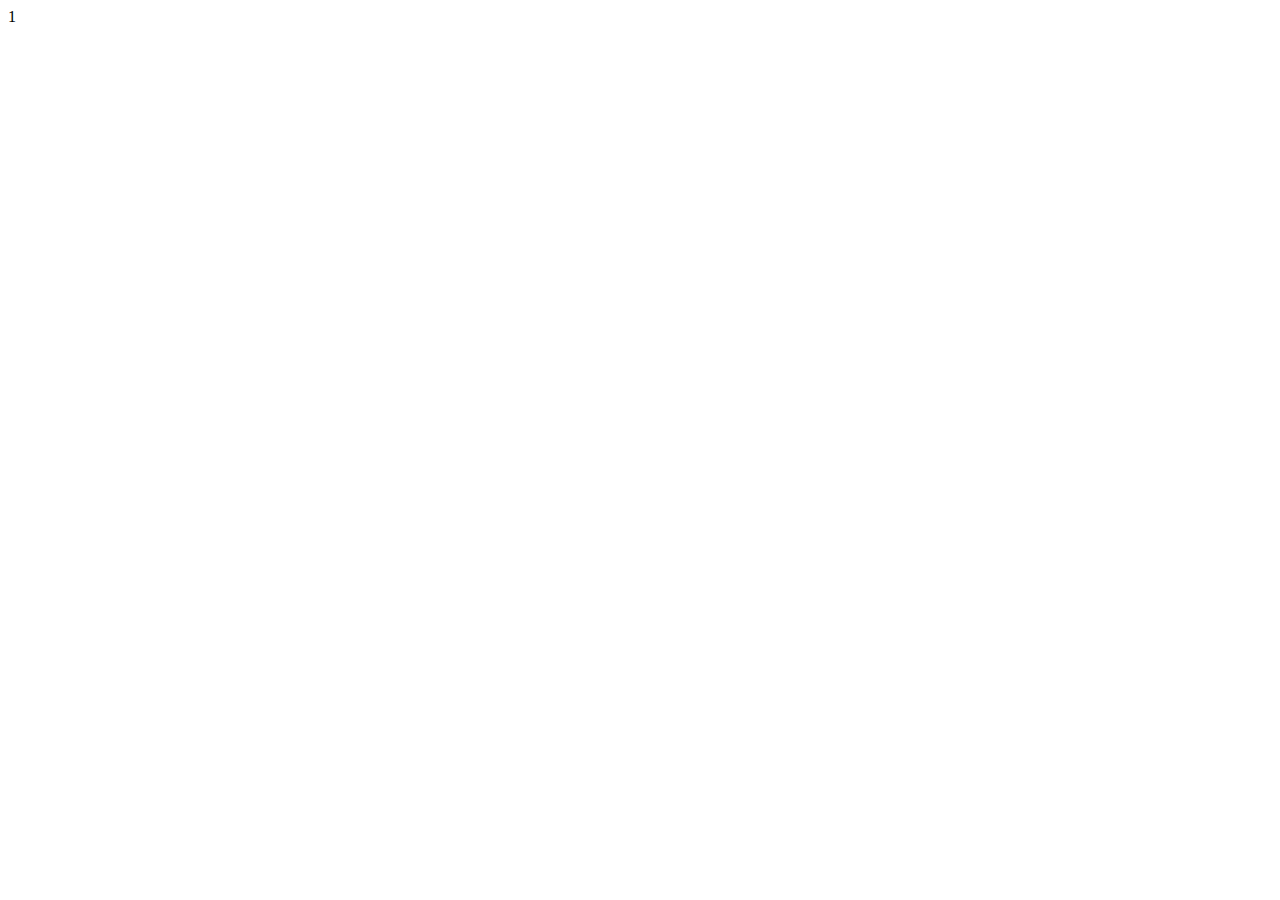
==== index.html @ 865cc875 "mi primer commit" ====
<!DOCTYPE html>
<html lang="en">
<head>
    <meta charset="UTF-8">
    <meta name="viewport" content="width=device-width, initial-scale=1.0">
    <title>document</title>
    <link rel="stylesheet" href="style.css">
</head>
<body>
    <script src="codigo.js"></script>
</body>
</html>
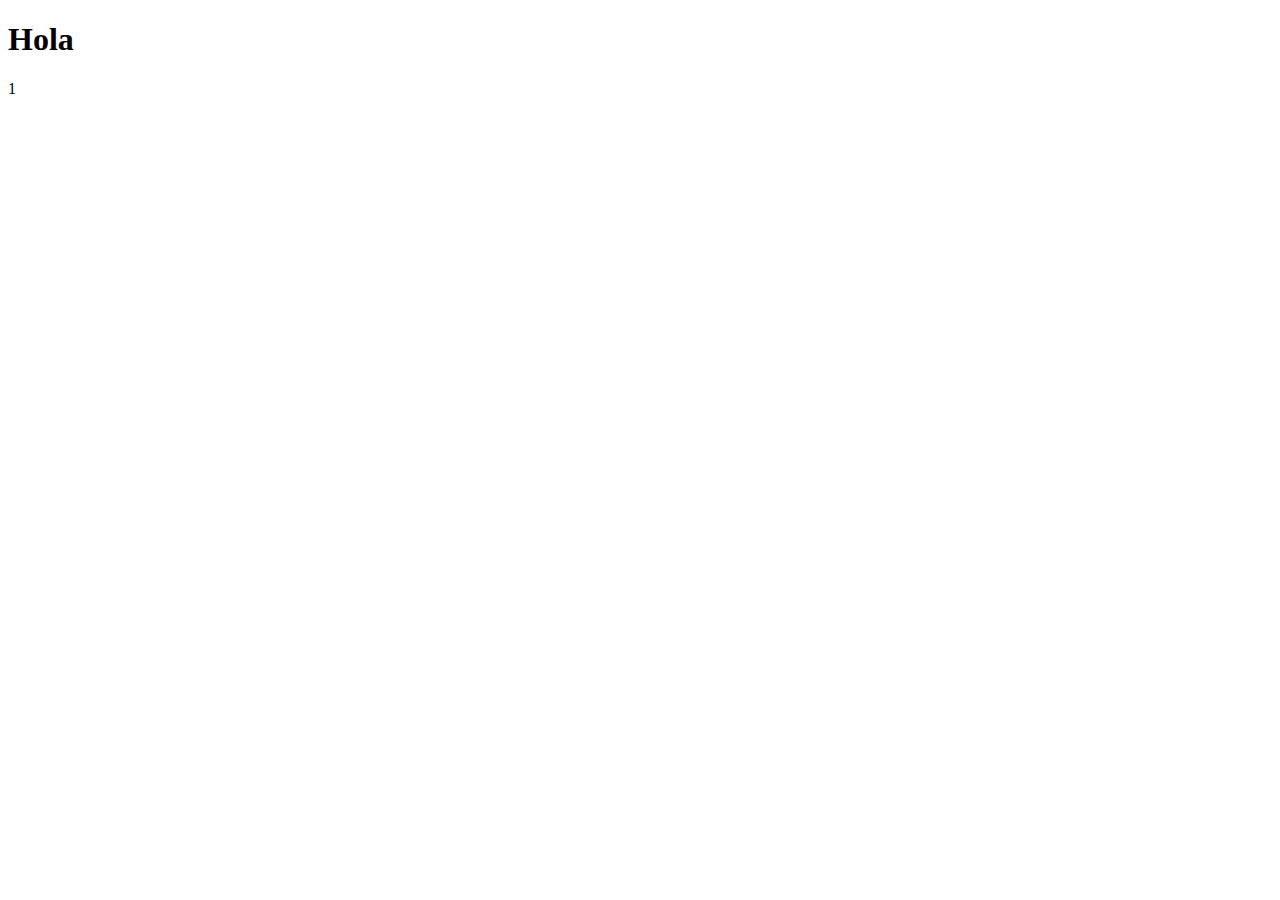
==== commit 8b567651: "tercero" ====
--- a/index.html
+++ b/index.html
@@ -7,6 +7,7 @@
     <link rel="stylesheet" href="style.css">
 </head>
 <body>
+    <h1>Hola</h1>
     <script src="codigo.js"></script>
 </body>
 </html>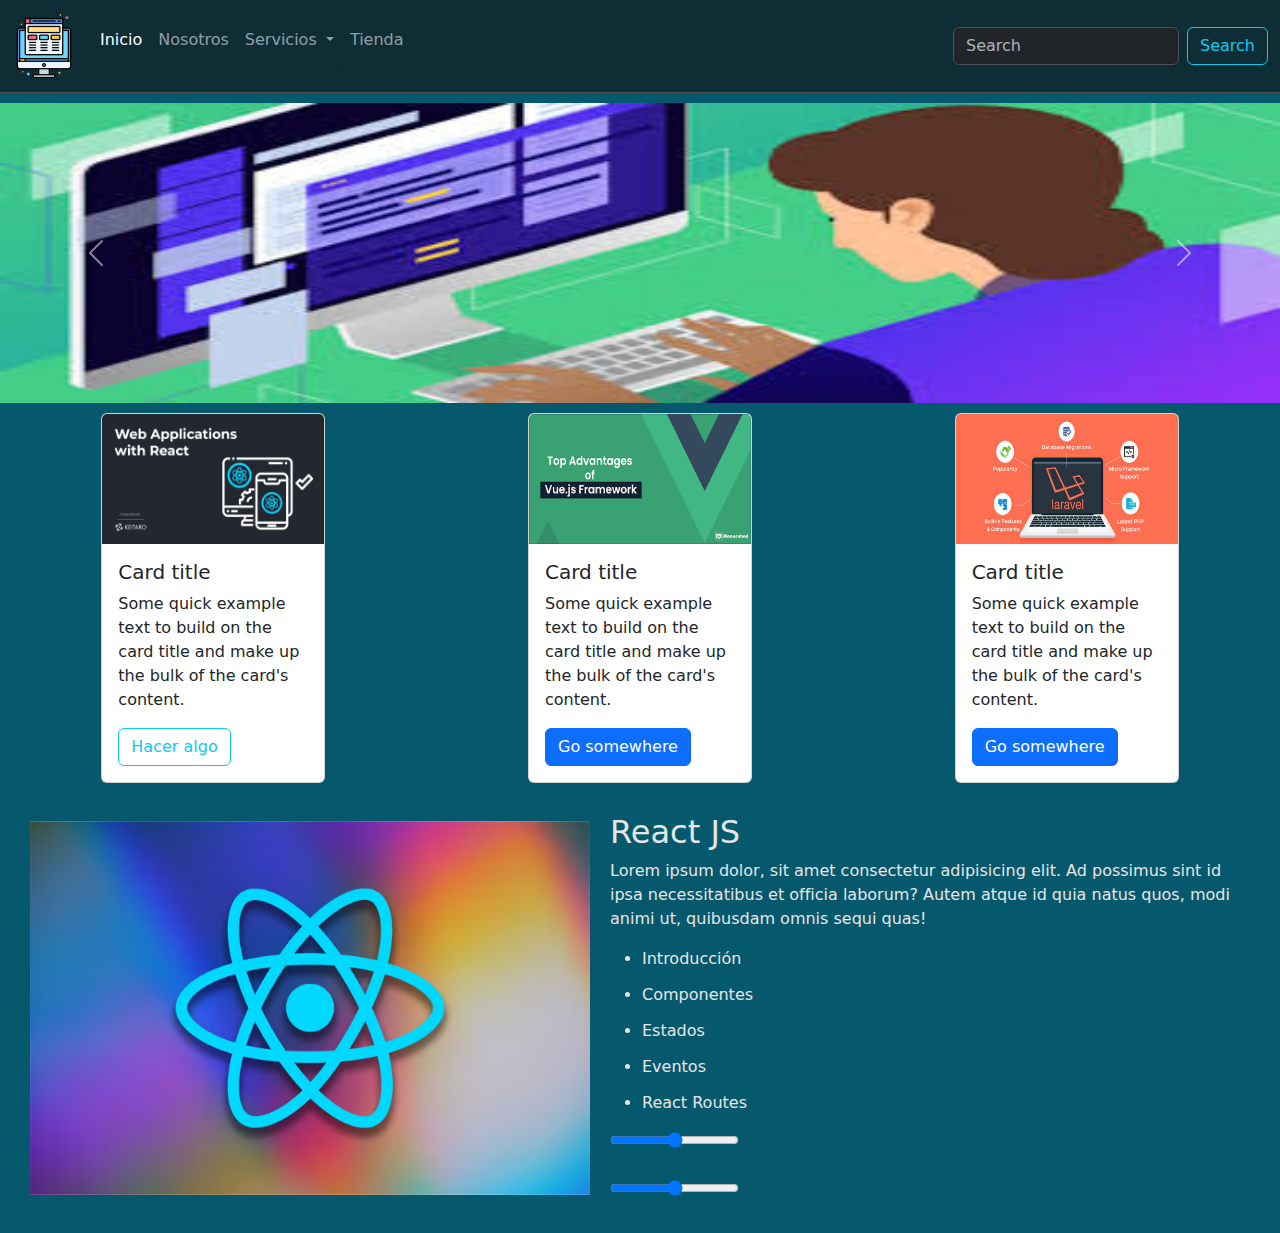
==== commit 1ebb4d3e: "cuarto" ====
--- a/index.html
+++ b/index.html
@@ -1,13 +1,136 @@
 <!DOCTYPE html>
-<html lang="en">
+<html lang="es">
 <head>
     <meta charset="UTF-8">
     <meta name="viewport" content="width=device-width, initial-scale=1.0">
-    <title>document</title>
+    <link href="https://cdn.jsdelivr.net/npm/bootstrap@5.3.3/dist/css/bootstrap.min.css" rel="stylesheet" integrity="sha384-QWTKZyjpPEjISv5WaRU9OFeRpok6YctnYmDr5pNlyT2bRjXh0JMhjY6hW+ALEwIH" crossorigin="anonymous">
     <link rel="stylesheet" href="style.css">
+    <title>Mi primera página con Bootstrap 5</title>
 </head>
 <body>
-    <h1>Hola</h1>
-    <script src="codigo.js"></script>
+    <nav class="navbar navbar-expand-sm border-bottom border-body " data-bs-theme="dark">
+        <div class="container-fluid">
+          <a class="navbar-brand" href="#">
+            <img src="logo.png" alt="logo">
+          </a>
+          <button class="navbar-toggler" type="button" data-bs-toggle="collapse" data-bs-target="#navbarSupportedContent" aria-controls="navbarSupportedContent" aria-expanded="false" aria-label="Toggle navigation">
+            <span class="navbar-toggler-icon"></span>
+          </button>
+          <div class="collapse navbar-collapse" id="navbarSupportedContent">
+            <ul class="navbar-nav me-auto mb-2 mb-lg-0">
+              <li class="nav-item">
+                <a class="nav-link active" aria-current="page" href="#">Inicio</a>
+              </li>
+              <li class="nav-item">
+                <a class="nav-link" href="#">Nosotros</a>
+              </li>
+              <li class="nav-item dropdown">
+                <a class="nav-link dropdown-toggle" href="#" role="button" data-bs-toggle="dropdown" aria-expanded="false">
+                  Servicios
+                </a>
+                <ul class="dropdown-menu">
+                  <li><a class="dropdown-item" href="#">Desarrollo web</a></li>
+                  <li><a class="dropdown-item" href="#">Diseño UX/UI</a></li>
+                  <li><hr class="dropdown-divider"></li>
+                  <li><a class="dropdown-item" href="#">Diseño de Hardware</a></li>
+                  <li><a class="dropdown-item" href="#">Arquitectura de sistemas</a></li>
+                  <li><hr class="dropdown-divider"></li>
+                  <li><a class="dropdown-item" href="#">IoT</a></li>
+                  <li><a class="dropdown-item" href="#">Smart Cities</a></li>
+                </ul>
+              </li>
+              <li class="nav-item">
+                <a class="nav-link" href="#">Tienda</a>"
+              </li>
+            </ul>
+            <form class="d-flex" role="search">
+              <input class="form-control me-2" type="search" placeholder="Search" aria-label="Search">
+              <button class="btn btn-outline-info" type="submit">Search</button>
+            </form>
+          </div>
+        </div>
+    </nav>
+
+    <div id="carouselExample" class="carousel slide">
+        <div class="carousel-inner">
+          <div class="carousel-item active">
+            <img src="1.jpeg" class="d-block w-100" alt="1">
+          </div>
+          <div class="carousel-item">
+            <img src="2.jpeg" class="d-block w-100" alt="2">
+          </div>
+          <div class="carousel-item">
+            <img src="3.jpg" class="d-block w-100" alt="3">
+          </div>
+        </div>
+        <button class="carousel-control-prev" type="button" data-bs-target="#carouselExample" data-bs-slide="prev">
+          <span class="carousel-control-prev-icon" aria-hidden="true"></span>
+          <span class="visually-hidden">Previous</span>
+        </button>
+        <button class="carousel-control-next" type="button" data-bs-target="#carouselExample" data-bs-slide="next">
+          <span class="carousel-control-next-icon" aria-hidden="true"></span>
+          <span class="visually-hidden">Next</span>
+        </button>
+    </div>
+
+    <div class="contenedor-tarjetas">
+
+        <div id="card-react" class="card" style="width: 14rem;">
+            <img src="react.png" class="card-img-top" alt="react" style="height: 130px;" >
+            <div class="card-body">
+              <h5 class="card-title">Card title</h5>
+              <p class="card-text">Some quick example text to build on the card title and make up the bulk of the card's content.</p>
+              <a href="#" class="btn btn-outline-info">Hacer algo</a>
+            </div>
+        </div>
+    
+        <div id="card-vue" class="card" style="width: 14rem;">
+            <img src="vue.png" class="card-img-top" alt="vue" style="height: 130px;">
+            <div class="card-body">
+              <h5 class="card-title">Card title</h5>
+              <p class="card-text">Some quick example text to build on the card title and make up the bulk of the card's content.</p>
+              <a href="#" class="btn btn-primary">Go somewhere</a>
+            </div>
+        </div>
+    
+        <div id="lara" class="card" style="width: 14rem;">
+            <img src="lara.jpg" class="card-img-top" alt="lara" style="height: 130px;">
+            <div class="card-body">
+              <h5 class="card-title">Card title</h5>
+              <p class="card-text">Some quick example text to build on the card title and make up the bulk of the card's content.</p>
+              <a href="#" class="btn btn-primary">Go somewhere</a>
+            </div>
+        </div>
+    </div>
+
+    <!-- ----------------------- -->
+
+    <div class="cursos-xpand">
+      <div class="react-xpand">
+        <div class="react-xpand-img">
+          <img src="complete-guide-react-refs.png" alt="react_xpand">
+        </div>
+        <div class="react-xpand-txt">
+          <h2 onclick="mostrarClic()" >React JS</h2>
+          <p>Lorem ipsum dolor, sit amet consectetur adipisicing elit. Ad possimus sint id ipsa necessitatibus et officia laborum? Autem atque id quia natus quos, modi animi ut, quibusdam omnis sequi quas!</p>
+          <ul>
+            <li class="ract-tema" id="intro">Introducción</li>
+            <li class="ract-tema" id="comps">Componentes</li>
+            <li class="ract-tema" id="stats">Estados</li>
+            <li class="ract-tema" id="events">Eventos</li>
+            <li class="ract-tema" id="routes">React Routes</li>
+          </ul>
+
+          <input type="range" class="input-normal" id="sld1" onchange="mostrarValor()">
+          <br>
+          <br>
+          <input type="range" class="input-normal" id="sld2"onchange="mostrarValor()">
+
+        </div>
+      </div>
+    </div>
+
+    <script src="script.js"></script>
+    <script src="https://cdn.jsdelivr.net/npm/bootstrap@5.3.3/dist/js/bootstrap.bundle.min.js" integrity="sha384-YvpcrYf0tY3lHB60NNkmXc5s9fDVZLESaAA55NDzOxhy9GkcIdslK1eN7N6jIeHz" crossorigin="anonymous"></script>
 </body>
 </html>--- a/style.css
+++ b/style.css
@@ -0,0 +1,55 @@
+body{
+    background-color: #06586C;
+}
+
+.navbar{
+    background-color: #0f2d35;
+}
+
+.carousel{
+    margin-top: 10px;
+    margin-bottom: 10px;
+}
+
+.carousel-inner img{
+    width: 100%;
+    max-height: 300px;
+}
+
+.contenedor-tarjetas{
+    display: flex;
+    flex-direction: row;
+    align-items: center;
+    justify-content: space-around;
+
+}
+
+.cursos-xpand{
+    display: flex;
+    flex-direction: column;
+    align-items: center;
+    justify-content: center;
+
+    margin: 30px 30px ;
+}
+
+.react-xpand{
+    display: flex;
+    flex-direction: row;
+    align-items: center;
+    justify-content: center;
+}
+
+.react-xpand-img img{
+    width: 35rem;
+}
+
+.react-xpand-txt{
+    color: #e6e6e6;
+    margin-left: 20px;
+}
+
+li{
+    margin-top: 12px;
+}
+
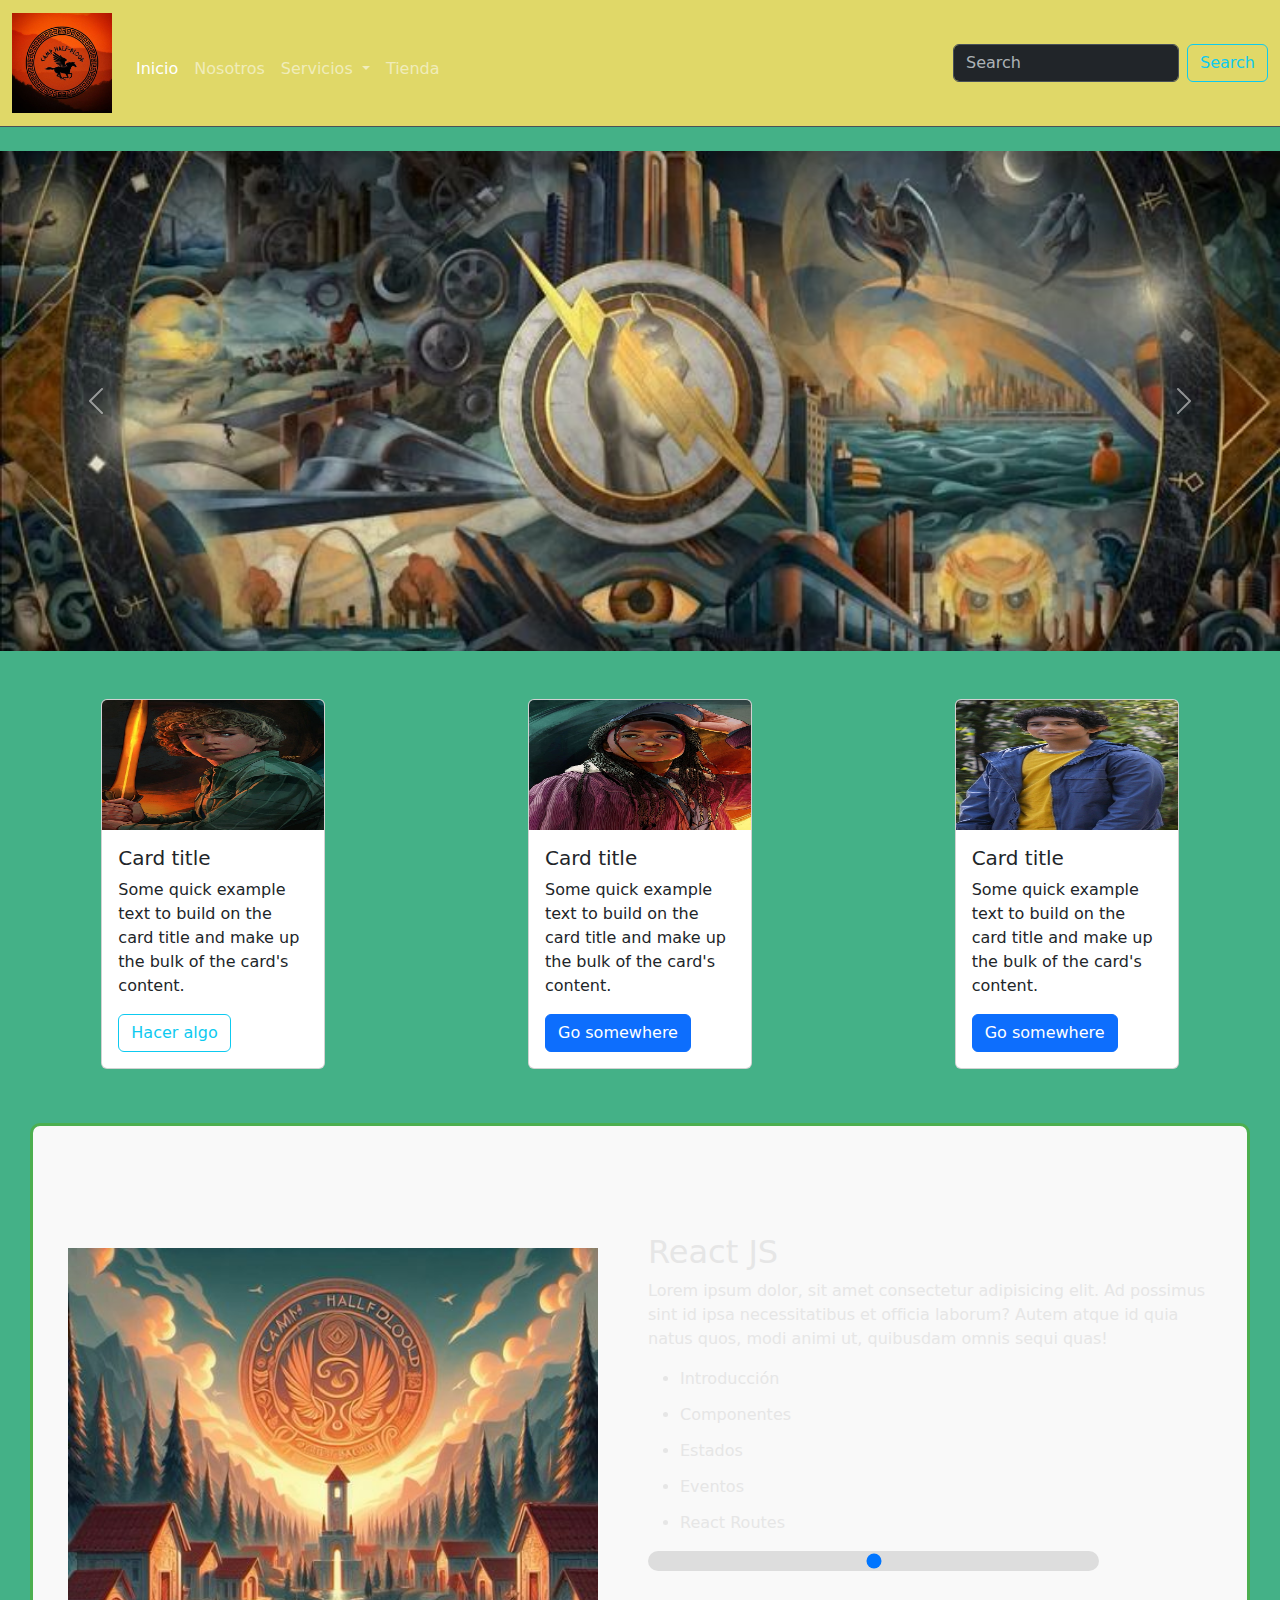
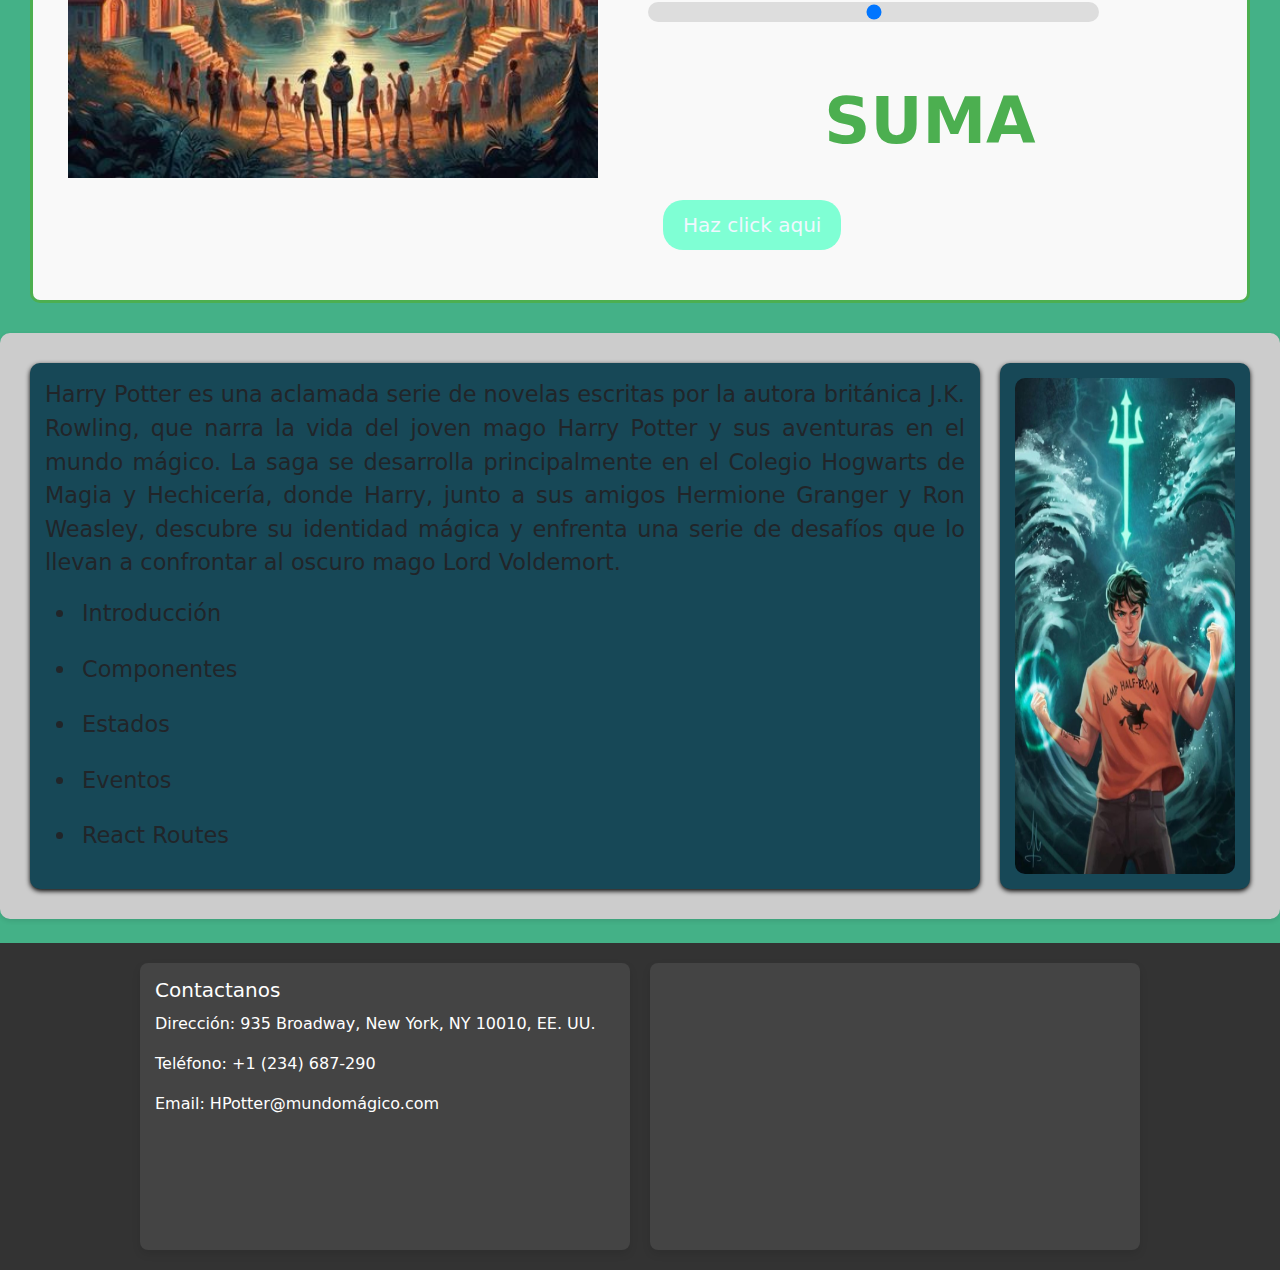
==== commit de0556aa: "quinto" ====
--- a/index.html
+++ b/index.html
@@ -7,11 +7,17 @@
     <link rel="stylesheet" href="style.css">
     <title>Mi primera página con Bootstrap 5</title>
 </head>
+
+
+
+
+
+
 <body>
     <nav class="navbar navbar-expand-sm border-bottom border-body " data-bs-theme="dark">
         <div class="container-fluid">
           <a class="navbar-brand" href="#">
-            <img src="logo.png" alt="logo">
+            <img src="imagenes/logo.jpg" alt="logo">
           </a>
           <button class="navbar-toggler" type="button" data-bs-toggle="collapse" data-bs-target="#navbarSupportedContent" aria-controls="navbarSupportedContent" aria-expanded="false" aria-label="Toggle navigation">
             <span class="navbar-toggler-icon"></span>
@@ -40,7 +46,7 @@
                 </ul>
               </li>
               <li class="nav-item">
-                <a class="nav-link" href="#">Tienda</a>"
+                <a class="nav-link" href="#">Tienda</a>
               </li>
             </ul>
             <form class="d-flex" role="search">
@@ -50,17 +56,25 @@
           </div>
         </div>
     </nav>
+    <br>
+
+
+
+
+
+
+
 
     <div id="carouselExample" class="carousel slide">
         <div class="carousel-inner">
           <div class="carousel-item active">
-            <img src="1.jpeg" class="d-block w-100" alt="1">
+            <img src="imagenes/logo1.jpg" class="d-block w-100" alt="logo1">
+          </div>
+          <div class="carousel-item active">
+            <img src="imagenes/5.jpg" class="d-block w-100" alt="5">
           </div>
           <div class="carousel-item">
-            <img src="2.jpeg" class="d-block w-100" alt="2">
-          </div>
-          <div class="carousel-item">
-            <img src="3.jpg" class="d-block w-100" alt="3">
+            <img src="imagenes/3.jpg" class="d-block w-100" alt="3">
           </div>
         </div>
         <button class="carousel-control-prev" type="button" data-bs-target="#carouselExample" data-bs-slide="prev">
@@ -72,11 +86,21 @@
           <span class="visually-hidden">Next</span>
         </button>
     </div>
+    <br>
+    <br>
+
+
+
+
+
+
+
+
 
     <div class="contenedor-tarjetas">
 
         <div id="card-react" class="card" style="width: 14rem;">
-            <img src="react.png" class="card-img-top" alt="react" style="height: 130px;" >
+            <img src="imagenes/8.jpg" class="card-img-top" alt="react" style="height: 130px;" >
             <div class="card-body">
               <h5 class="card-title">Card title</h5>
               <p class="card-text">Some quick example text to build on the card title and make up the bulk of the card's content.</p>
@@ -85,7 +109,7 @@
         </div>
     
         <div id="card-vue" class="card" style="width: 14rem;">
-            <img src="vue.png" class="card-img-top" alt="vue" style="height: 130px;">
+            <img src="imagenes/10.jpg" class="card-img-top" alt="vue" style="height: 130px;">
             <div class="card-body">
               <h5 class="card-title">Card title</h5>
               <p class="card-text">Some quick example text to build on the card title and make up the bulk of the card's content.</p>
@@ -94,7 +118,7 @@
         </div>
     
         <div id="lara" class="card" style="width: 14rem;">
-            <img src="lara.jpg" class="card-img-top" alt="lara" style="height: 130px;">
+            <img src="imagenes/11.jpg" class="card-img-top" alt="lara" style="height: 130px;">
             <div class="card-body">
               <h5 class="card-title">Card title</h5>
               <p class="card-text">Some quick example text to build on the card title and make up the bulk of the card's content.</p>
@@ -102,15 +126,25 @@
             </div>
         </div>
     </div>
-
-    <!-- ----------------------- -->
+    <br>
+   
+
+
+
+
+
+  
+
 
     <div class="cursos-xpand">
-      <div class="react-xpand">
+      <div class="react-xpand" id="react-xpand1">
         <div class="react-xpand-img">
-          <img src="complete-guide-react-refs.png" alt="react_xpand">
+          <img src="imagenes/4.jpg" alt="react_xpand">
         </div>
         <div class="react-xpand-txt">
+            <br>
+            <br>
+            <br>
           <h2 onclick="mostrarClic()" >React JS</h2>
           <p>Lorem ipsum dolor, sit amet consectetur adipisicing elit. Ad possimus sint id ipsa necessitatibus et officia laborum? Autem atque id quia natus quos, modi animi ut, quibusdam omnis sequi quas!</p>
           <ul>
@@ -125,10 +159,81 @@
           <br>
           <br>
           <input type="range" class="input-normal" id="sld2"onchange="mostrarValor()">
+          <br>
+          <br>
+          <p id="resultado">SUMA </p>
+          <button class="boton-js" id="botonColor">Haz click aqui</button>
 
         </div>
       </div>
     </div>
+
+
+
+
+
+    <div>
+        <div class="flex-container">
+            <div class="caja c1">Harry Potter es una aclamada serie de novelas escritas por la autora británica J.K. Rowling, que narra la vida del joven mago Harry Potter y sus aventuras en el mundo mágico. La saga se desarrolla principalmente en el Colegio Hogwarts de Magia y Hechicería, donde Harry, junto a sus amigos Hermione Granger y Ron Weasley, descubre su identidad mágica y enfrenta una serie de desafíos que lo llevan a confrontar al oscuro mago Lord Voldemort.
+                <ul>
+                    <li class="tachado" id="uno">Introducción</li>
+                    <li class="tachado" id="dos">Componentes</li>
+                    <li class="tachado" id="tres">Estados</li>
+                    <li class="tachado" id="cuatro">Eventos</li>
+                    <li class="tachado" id="cinco">React Routes</li>
+                </ul>
+            </div>
+            
+            <div class="caja imagen">
+                <img src="imagenes/9.jpg" alt="imagen 9">
+            
+            </div>
+        </div>
+        <br>
+
+    </div>
+
+
+
+
+
+
+
+
+
+
+
+
+
+
+
+
+
+    <footer class="footer">
+        <div class="footer-container">
+          
+            <div class="contact-info">
+                <h2>Contactanos</h2>
+                <p>Dirección: 935 Broadway, New York, NY 10010, EE. UU.</p>
+                <p>Teléfono: +1 (234) 687-290</p>
+                <p>Email: HPotter@mundomágico.com</p>
+            </div>
+  
+            <div class="map-container">
+                <iframe 
+                    src="https://www.google.com/maps/embed?pb=!1m18!1m12!1m3!1d3153.1735964910637!2d-122.4012997846818!3d37.78583477975611!2m3!1f0!2f0!3f0!3m2!1i1024!2i768!4f13.1!3m3!1m2!1s0x80858064eae656f1%3A0xd4ae3b2e28c5f1f!2sGoogleplex!5e0!3m2!1ses-419!2sus!4v1614765647475!5m2!1ses-419!2sus" 
+                    width="100%" height="100%" 
+                    style="border:0;" allowfullscreen="" loading="lazy">
+                </iframe>
+            </div>
+        </div>
+    </footer>
+
+
+
+
+
+
 
     <script src="script.js"></script>
     <script src="https://cdn.jsdelivr.net/npm/bootstrap@5.3.3/dist/js/bootstrap.bundle.min.js" integrity="sha384-YvpcrYf0tY3lHB60NNkmXc5s9fDVZLESaAA55NDzOxhy9GkcIdslK1eN7N6jIeHz" crossorigin="anonymous"></script>
--- a/style.css
+++ b/style.css
@@ -1,21 +1,44 @@
 body{
-    background-color: #06586C;
+    background-color: #44b187;
 }
 
 .navbar{
-    background-color: #0f2d35;
-}
-
-.carousel{
-    margin-top: 10px;
-    margin-bottom: 10px;
-}
-
-.carousel-inner img{
-    width: 100%;
-    max-height: 300px;
-}
-
+    background-color: #e0d868;
+}
+
+.navbar-brand img {
+    width: 100px;  /* Puedes ajustar este valor a lo que desees (en píxeles) */
+    height: auto;  /* Mantener la proporción de la imagen */
+}
+
+
+
+
+
+
+
+/* carrusel */
+#carouselExample {
+    width: 100%;  /* Asegura que el carrusel ocupe todo el ancho de la página */
+    height: 500px;  /* Deja que la altura se ajuste proporcionalmente */
+}
+
+#carouselExample .carousel-item img {
+    width: 100%;  /* Las imágenes ocupan el 100% del ancho del contenedor */
+    height: 500px; /* Mantienen su proporción original, sin distorsión */
+    object-position:center;
+    object-fit: cover;  /* Hace que las imágenes se recorten (si es necesario) para cubrir el área sin distorsión */
+}
+
+.carousel-control-prev, .carousel-control-next {
+    z-index: 10;  /* Asegura que los controles de navegación estén por encima de las imágenes */
+}
+
+
+
+
+
+/* edicion de 3 tarjetas */
 .contenedor-tarjetas{
     display: flex;
     flex-direction: row;
@@ -24,13 +47,23 @@
 
 }
 
+
+
+
+
+
+
+
 .cursos-xpand{
     display: flex;
     flex-direction: column;
     align-items: center;
     justify-content: center;
-
     margin: 30px 30px ;
+    border: 3px solid #4CAF50; /* Borde de 3 píxeles, color verde */
+    padding: 20px;  /* Espacio interno para no pegar el contenido al borde */
+    border-radius: 10px;  /* Bordes redondeados para un efecto más suave */
+    background-color: #f9f9f9; 
 }
 
 .react-xpand{
@@ -42,14 +75,177 @@
 
 .react-xpand-img img{
     width: 35rem;
+    padding: 15px;
 }
 
 .react-xpand-txt{
     color: #e6e6e6;
     margin-left: 20px;
+    display: block;
+    max-width: 100%;
+    height: auto;
+    padding: 15px;
 }
 
 li{
     margin-top: 12px;
 }
 
+
+
+
+
+.input-normal {
+    width: 80%;  /* Ajusta el tamaño del rango, 80% del contenedor (puedes modificar este valor) */
+    height: 20px;  /* Opcional: Aumenta la altura del rango para hacerlo más visible */
+    -webkit-appearance: none;  /* Elimina el estilo por defecto del navegador (para Safari y otros) */
+    appearance: none;  /* Elimina el estilo por defecto */
+    background: #ddd;  /* Fondo gris claro para el rango */
+    border-radius: 10px;  /* Bordes redondeados */
+    outline: none;  /* Elimina el borde del rango */
+    transition: background 0.3s ease;  /* Transición para cuando el rango cambia */
+}
+
+
+
+
+
+
+
+
+.boton-js{
+    color: aliceblue;
+    font-size: 20px;
+    border-radius: 20px;
+    background-color: aquamarine;
+    margin: 15px;
+    border: 3px;
+    padding: 10px 20px;
+}
+
+
+#resultado{
+    color: #06586C;
+    font-size: 4em;  /* Aumentamos el tamaño del texto de 'SUMA' */
+    font-weight: bold;  /* Hacemos que el texto sea más grueso */
+    color: #4CAF50;  /* Color verde para resaltar */
+    margin-top: 20px;  /* Un poco de espacio arriba */
+    text-align: center;  /* Centramos el texto horizontalmente */
+    width: 100%;  /* Aseguramos que ocupe todo el ancho disponible */
+    display: block;  /* Convertimos a bloque para que ocupe el 100% del ancho */
+}
+
+
+
+
+
+
+
+
+
+/* Estilos para parrafo tachable e imagen */
+
+.flex-container {
+    display: flex; 
+    align-items: stretch; 
+    gap: 20px; 
+    padding: 20px; 
+    background-color:#ccc ;
+    border: 10px solid #ccc; 
+    border-radius: 10px;
+    box-shadow: 0 2px 5px rgba(0, 0, 0, 0.1); 
+}
+
+.caja {
+    padding: 15px; 
+    border-radius: 10px; 
+    box-shadow: 0 2px 5px rgba(0, 0, 0, 15); 
+    flex: 1; 
+    background-color: #174857;
+    font-size: 1.4rem; 
+    line-height: 1.5; 
+}
+
+.c1, .c2 {
+    display: flex; 
+    flex-direction: column;
+    justify-content: center;
+    text-align: justify;
+}
+
+.imagen {
+    max-width: 250px; 
+    display: flex;
+    justify-content: center; 
+}
+
+.imagen img {
+    max-width: 100%; 
+    border-radius: 10px; 
+}
+    
+
+/* Parrafo tachar */
+.tachado {
+    cursor: pointer;
+    padding: 5px;
+}
+
+.tachado.tachado-activo {
+    text-decoration: line-through;
+    color: gray;  /* Cambiar el color del texto cuando está tachado */
+}
+
+
+
+
+
+
+
+
+
+
+
+
+
+
+
+
+
+
+/* Estilos para el footer */
+.footer {
+    background-color: #333;
+    color: #fff;
+    padding: 20px;
+}
+
+.footer-container {
+    display: flex;
+    gap: 20px;
+    max-width: 1000px;
+    margin: auto;
+    flex-wrap: wrap;
+}
+
+.contact-info, .map-container {
+    flex: 1; 
+    min-width: 300px;
+    border-radius: 8px;
+    padding: 15px;
+    background-color: #444;
+    box-shadow: 0px 4px 8px rgba(0, 0, 0, 0.1);
+}
+
+
+.contact-info h2 {
+    font-size: 20px;
+    margin-bottom: 10px;
+}
+
+
+.map-container iframe {
+    width: 100%;
+    height: 250px; 
+    border-radius: 8px;
+   }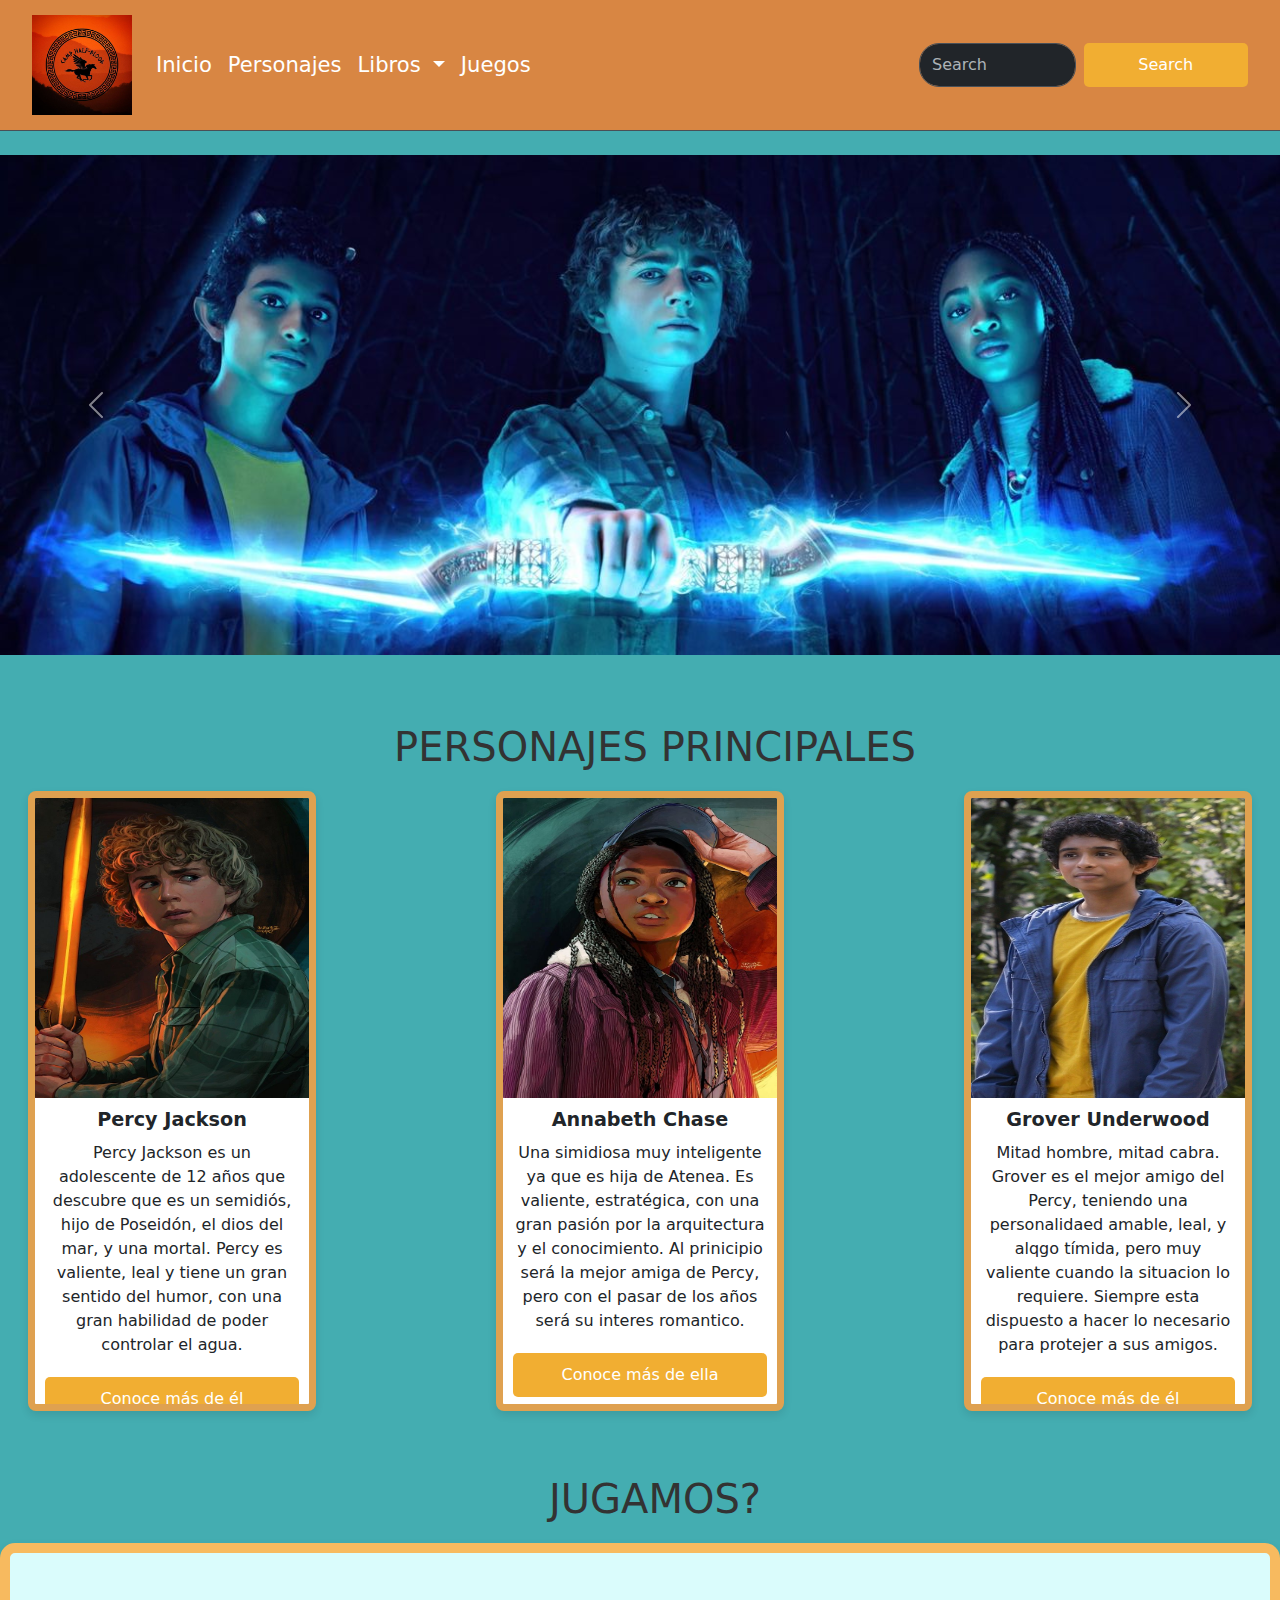
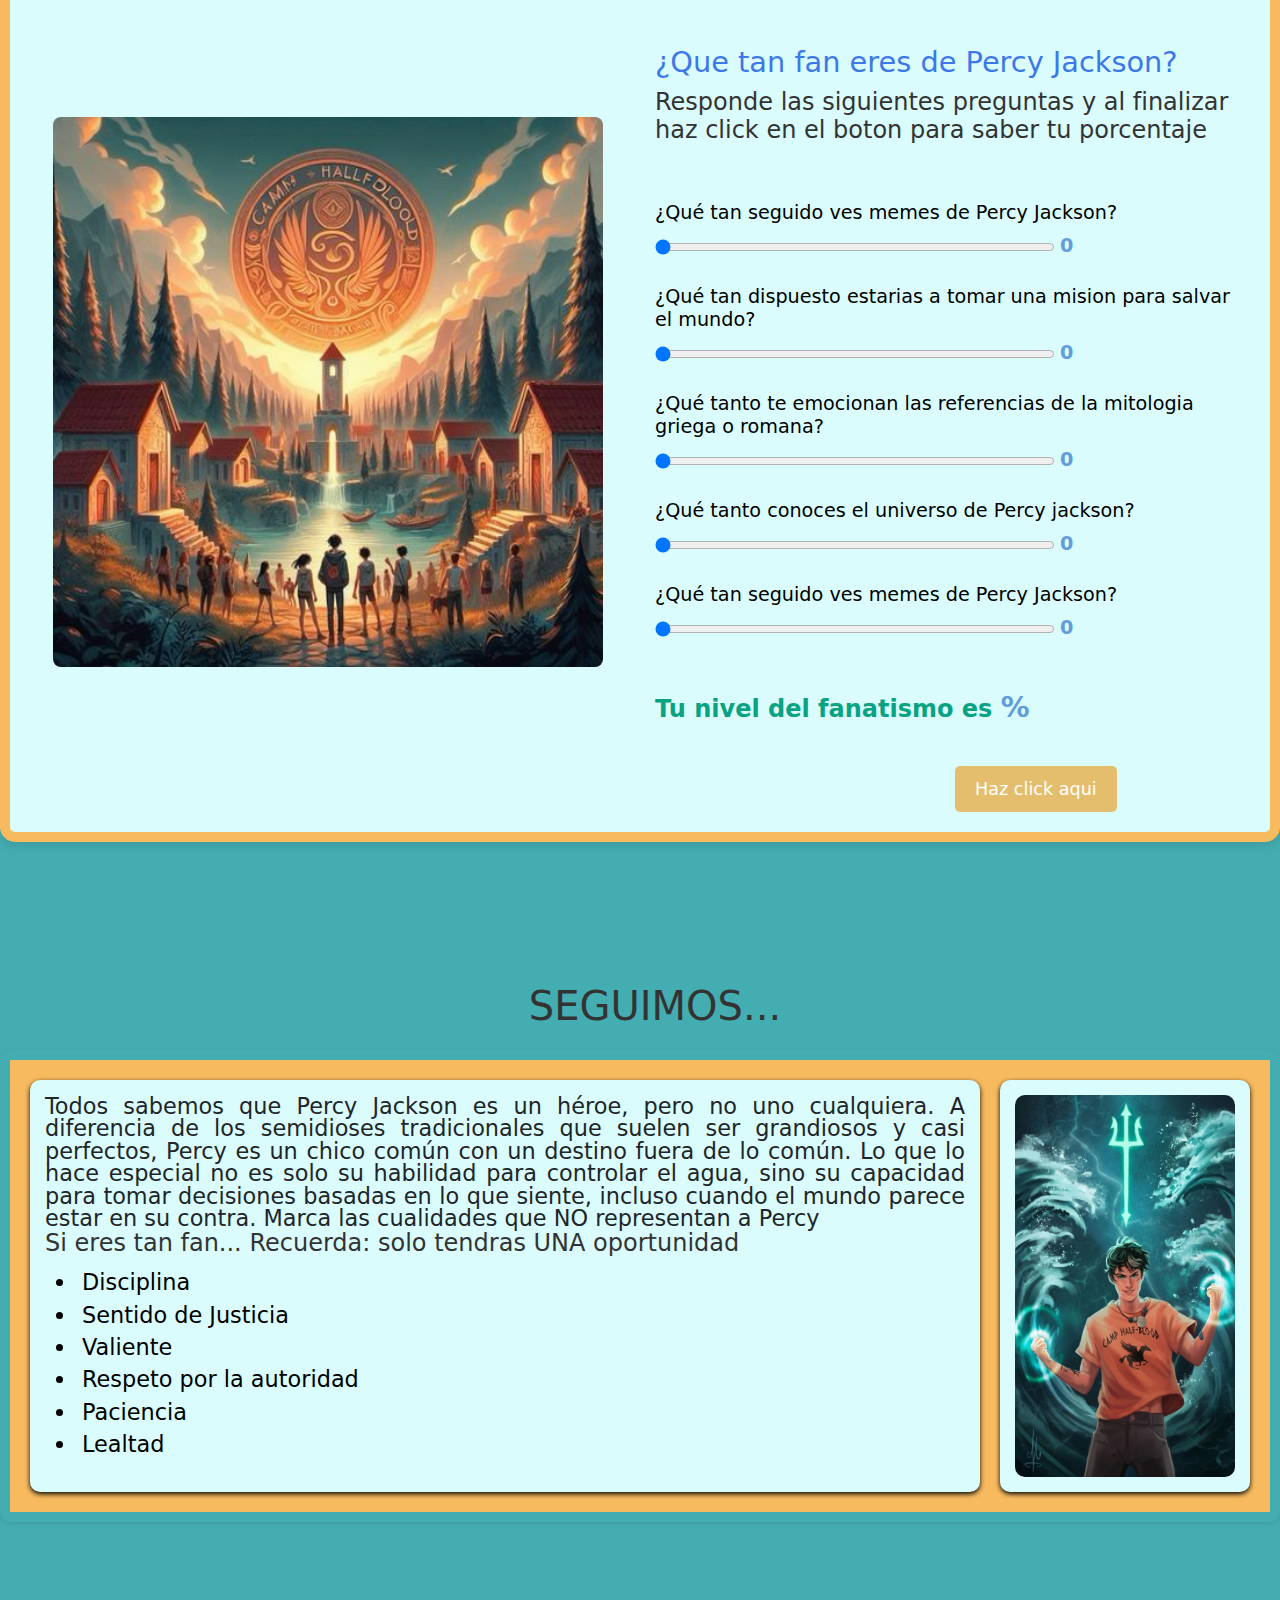
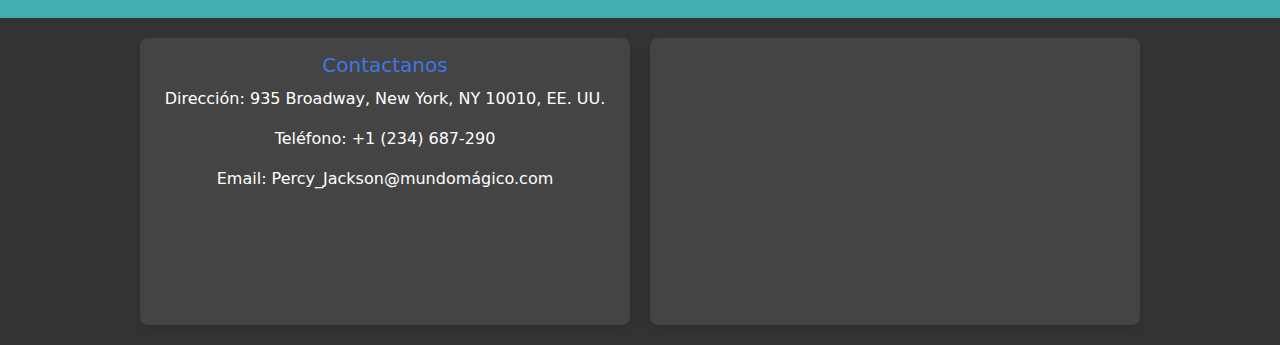
==== commit f9392d82: "sexto" ====
--- a/index.html
+++ b/index.html
@@ -28,25 +28,21 @@
                 <a class="nav-link active" aria-current="page" href="#">Inicio</a>
               </li>
               <li class="nav-item">
-                <a class="nav-link" href="#">Nosotros</a>
+                <a class="nav-link" href="#Personajes-principales">Personajes</a>
               </li>
               <li class="nav-item dropdown">
                 <a class="nav-link dropdown-toggle" href="#" role="button" data-bs-toggle="dropdown" aria-expanded="false">
-                  Servicios
+                  Libros
                 </a>
                 <ul class="dropdown-menu">
-                  <li><a class="dropdown-item" href="#">Desarrollo web</a></li>
-                  <li><a class="dropdown-item" href="#">Diseño UX/UI</a></li>
+                  <li><a class="dropdown-item" href="https://www.crisol.com.pe/libro-el-ladron-del-rayo-percy-jackson-y-los-dioses-del-olimpo-1-9789585305922?srsltid=AfmBOoonDQyacWXl61F87EPYxfdbCkoCrxeAfVwgG_wXMpldwEIf9WOi">El ladron del rayo</a></li>
+                  <li><a class="dropdown-item" href="https://www.crisol.com.pe/libro-el-mar-de-los-monstruos-percy-jackson-y-los-dioses-del-olimpo-2-9789878000206">El mar de los monstruos</a></li>
                   <li><hr class="dropdown-divider"></li>
-                  <li><a class="dropdown-item" href="#">Diseño de Hardware</a></li>
-                  <li><a class="dropdown-item" href="#">Arquitectura de sistemas</a></li>
-                  <li><hr class="dropdown-divider"></li>
-                  <li><a class="dropdown-item" href="#">IoT</a></li>
-                  <li><a class="dropdown-item" href="#">Smart Cities</a></li>
+                  <li><a class="dropdown-item" href="https://www.crisol.com.pe/catalogsearch/result/?q=percy+jackson">otros...</a></li>
                 </ul>
               </li>
               <li class="nav-item">
-                <a class="nav-link" href="#">Tienda</a>
+                <a class="nav-link" href="#Juegos-percy">Juegos</a>
               </li>
             </ul>
             <form class="d-flex" role="search">
@@ -67,15 +63,18 @@
 
     <div id="carouselExample" class="carousel slide">
         <div class="carousel-inner">
-          <div class="carousel-item active">
-            <img src="imagenes/logo1.jpg" class="d-block w-100" alt="logo1">
-          </div>
-          <div class="carousel-item active">
-            <img src="imagenes/5.jpg" class="d-block w-100" alt="5">
-          </div>
-          <div class="carousel-item">
-            <img src="imagenes/3.jpg" class="d-block w-100" alt="3">
-          </div>
+            <div class="carousel-item active">
+                <img src="imagenes/logo1.jpg"  alt="logo1">
+            </div>
+            <div class="carousel-item active">
+                <img src="imagenes/5.jpg"  alt="5">
+            </div>
+            <div class="carousel-item active">
+                <img src="imagenes/3.jpg"  alt="3">
+            </div>
+            <div class="carousel-item active">
+                <img src="imagenes/13.jpg"  alt="12">
+            </div>
         </div>
         <button class="carousel-control-prev" type="button" data-bs-target="#carouselExample" data-bs-slide="prev">
           <span class="carousel-control-prev-icon" aria-hidden="true"></span>
@@ -97,32 +96,33 @@
 
 
 
-    <div class="contenedor-tarjetas">
-
-        <div id="card-react" class="card" style="width: 14rem;">
-            <img src="imagenes/8.jpg" class="card-img-top" alt="react" style="height: 130px;" >
+
+<h1>PERSONAJES PRINCIPALES</h1>
+    <div class="contenedor-tarjetas"    id="Personajes-principales">
+        <div id="card-react" class="card" style="width: 18rem;">
+            <img src="imagenes/8.jpg"  alt="react" style="height: 300px;" >
             <div class="card-body">
-              <h5 class="card-title">Card title</h5>
-              <p class="card-text">Some quick example text to build on the card title and make up the bulk of the card's content.</p>
-              <a href="#" class="btn btn-outline-info">Hacer algo</a>
+              <h5 class="card-title">Percy Jackson</h5>
+              <p class="card-text">Percy Jackson es un adolescente de 12 años que descubre que es un semidiós, hijo de Poseidón, el dios del mar, y una mortal. Percy es valiente, leal y tiene un gran sentido del humor, con una gran habilidad de poder controlar el agua.</p>
+              <a href="https://campamentomestizo.fandom.com/wiki/Percy_Jackson" class="btn btn-outline-info">Conoce más de él</a>
             </div>
         </div>
     
-        <div id="card-vue" class="card" style="width: 14rem;">
-            <img src="imagenes/10.jpg" class="card-img-top" alt="vue" style="height: 130px;">
+        <div id="card-vue" class="card" style="width: 18rem;">
+            <img src="imagenes/10.jpg"  alt="vue" style="height: 300px;">
             <div class="card-body">
-              <h5 class="card-title">Card title</h5>
-              <p class="card-text">Some quick example text to build on the card title and make up the bulk of the card's content.</p>
-              <a href="#" class="btn btn-primary">Go somewhere</a>
+              <h5 class="card-title">Annabeth Chase</h5>
+              <p class="card-text">Una simidiosa muy inteligente ya que es hija de Atenea. Es valiente, estratégica, con una gran pasión por la arquitectura y el conocimiento. Al prinicipio será la mejor amiga de Percy, pero con el pasar de los años será su interes romantico.</p>
+              <a href="https://campamentomestizo.fandom.com/wiki/Annabeth_Chase" class="btn btn-primary">Conoce más de ella</a>
             </div>
         </div>
     
-        <div id="lara" class="card" style="width: 14rem;">
-            <img src="imagenes/11.jpg" class="card-img-top" alt="lara" style="height: 130px;">
+        <div id="lara" class="card" style="width: 18rem;">
+            <img src="imagenes/11.jpg"  alt="lara" style="height: 300px;">
             <div class="card-body">
-              <h5 class="card-title">Card title</h5>
-              <p class="card-text">Some quick example text to build on the card title and make up the bulk of the card's content.</p>
-              <a href="#" class="btn btn-primary">Go somewhere</a>
+              <h5 class="card-title">Grover Underwood</h5>
+              <p class="card-text">Mitad hombre, mitad cabra. Grover es el mejor amigo del Percy, teniendo una personalidaed amable, leal, y alqgo tímida, pero muy valiente cuando la situacion lo requiere. Siempre esta dispuesto a hacer lo necesario para protejer a sus amigos.</p>
+              <a href="https://riordan.fandom.com/wiki/Grover_Underwood" class="btn btn-primary">Conoce más de él</a>
             </div>
         </div>
     </div>
@@ -136,51 +136,94 @@
   
 
 
-    <div class="cursos-xpand">
+
+
+
+
+    <h1>JUGAMOS?</h1>
+    <div class="cursos-xpand" id="Juegos-percy">
       <div class="react-xpand" id="react-xpand1">
-        <div class="react-xpand-img">
-          <img src="imagenes/4.jpg" alt="react_xpand">
-        </div>
+            <div class="react-xpand-img">
+                <img src="imagenes/4.jpg" alt="react_xpand">
+            </div>
         <div class="react-xpand-txt">
             <br>
             <br>
             <br>
-          <h2 onclick="mostrarClic()" >React JS</h2>
-          <p>Lorem ipsum dolor, sit amet consectetur adipisicing elit. Ad possimus sint id ipsa necessitatibus et officia laborum? Autem atque id quia natus quos, modi animi ut, quibusdam omnis sequi quas!</p>
-          <ul>
-            <li class="ract-tema" id="intro">Introducción</li>
-            <li class="ract-tema" id="comps">Componentes</li>
-            <li class="ract-tema" id="stats">Estados</li>
-            <li class="ract-tema" id="events">Eventos</li>
-            <li class="ract-tema" id="routes">React Routes</li>
-          </ul>
-
-          <input type="range" class="input-normal" id="sld1" onchange="mostrarValor()">
-          <br>
-          <br>
-          <input type="range" class="input-normal" id="sld2"onchange="mostrarValor()">
-          <br>
-          <br>
-          <p id="resultado">SUMA </p>
-          <button class="boton-js" id="botonColor">Haz click aqui</button>
+          <h2 onclick="mostrarResultado()" >¿Que tan fan eres de Percy Jackson?</h2>
+          <h4>Responde las siguientes preguntas y al finalizar haz click en el boton para saber tu porcentaje</h4>
+          <br>
+          <br>
+         
+
+
+          <h5><label for="sld1">¿Qué tan seguido ves memes de Percy Jackson?</label></h5>
+          <input type="range" class="input-normal" id="sld1" min = "0"  max="20"  value ="0"   onchange="mostrarValores()">
+          <span id="value1"></span>
+          <br>
+          <br>
+
+          <h5><label for="sld2">¿Qué tan dispuesto estarias a tomar una mision para salvar el mundo?</label></h5>
+          <input type="range" class="input-normal" id="sld2" min = "0"  max="20"  value ="0"   onchange="mostrarValores()">
+          <span id="value2"></span>
+          <br>
+          <br>
+
+          <h5><label for="sld3">¿Qué tanto te emocionan las referencias de la mitologia griega o romana?</label></h5>
+          <input type="range" class="input-normal" id="sld3" min = "0"  max="20"  value ="0"   onchange="mostrarValores()">
+          <span id="value3"></span>
+          <br>
+          <br>
+
+          <h5><label for="sld4">¿Qué tanto conoces el universo de Percy jackson?</label></h5>
+          <input type="range" class="input-normal" id="sld4" min = "0"  max="20"  value ="0"   onchange="mostrarValores()">
+          <span id="value4"></span>
+          <br>
+          <br>
+
+          <h5><label for="sld5">¿Qué tan seguido ves memes de Percy Jackson?</label></h5>
+          <input type="range" class="input-normal" id="sld5" min = "0"  max="20"  value ="0"   onchange="mostrarValores()">
+          <span id="value5"></span>
+          <br>
+          <br>
+
+          <p id="resultado">Tu nivel del fanatismo es <span id="fanLevel"> %</span></p>
+          <button class="boton-js" id="botonColor" onclick="mostrarResultado()">Haz click aqui</button>
+
+
 
         </div>
       </div>
     </div>
-
-
-
-
-
+    <br>
+    <br>
+    <br>
+    <br>
+    <br>
+
+
+
+
+
+
+
+
+
+
+
+
+    <h1>SEGUIMOS...</h1>
     <div>
         <div class="flex-container">
-            <div class="caja c1">Harry Potter es una aclamada serie de novelas escritas por la autora británica J.K. Rowling, que narra la vida del joven mago Harry Potter y sus aventuras en el mundo mágico. La saga se desarrolla principalmente en el Colegio Hogwarts de Magia y Hechicería, donde Harry, junto a sus amigos Hermione Granger y Ron Weasley, descubre su identidad mágica y enfrenta una serie de desafíos que lo llevan a confrontar al oscuro mago Lord Voldemort.
+            <div class="caja c1">Todos sabemos que Percy Jackson es un héroe, pero no uno cualquiera. A diferencia de los semidioses tradicionales que suelen ser grandiosos y casi perfectos, Percy es un chico común con un destino fuera de lo común. Lo que lo hace especial no es solo su habilidad para controlar el agua, sino su capacidad para tomar decisiones basadas en lo que siente, incluso cuando el mundo parece estar en su contra. Marca las cualidades que NO representan a Percy
+                <h4>Si eres tan fan... Recuerda: solo tendras UNA oportunidad</h5>
                 <ul>
-                    <li class="tachado" id="uno">Introducción</li>
-                    <li class="tachado" id="dos">Componentes</li>
-                    <li class="tachado" id="tres">Estados</li>
-                    <li class="tachado" id="cuatro">Eventos</li>
-                    <li class="tachado" id="cinco">React Routes</li>
+                    <li class="tachado" id="uno">Disciplina</li>
+                    <li class="tachado" id="dos">Sentido de Justicia</li>
+                    <li class="tachado" id="tres">Valiente</li>
+                    <li class="tachado" id="cuatro">Respeto por la autoridad</li>
+                    <li class="tachado" id="cinco">Paciencia</li>
+                    <li class="tachado" id="seis">Lealtad</li>
                 </ul>
             </div>
             
@@ -190,7 +233,9 @@
             </div>
         </div>
         <br>
-
+        <br>
+        <br>
+        <br>
     </div>
 
 
@@ -216,7 +261,7 @@
                 <h2>Contactanos</h2>
                 <p>Dirección: 935 Broadway, New York, NY 10010, EE. UU.</p>
                 <p>Teléfono: +1 (234) 687-290</p>
-                <p>Email: HPotter@mundomágico.com</p>
+                <p>Email: Percy_Jackson@mundomágico.com</p>
             </div>
   
             <div class="map-container">
--- a/style.css
+++ b/style.css
@@ -1,14 +1,115 @@
 body{
-    background-color: #44b187;
-}
-
-.navbar{
-    background-color: #e0d868;
-}
+    background-color: #44adb1;
+    text-align: center;
+}
+
+
 
 .navbar-brand img {
-    width: 100px;  /* Puedes ajustar este valor a lo que desees (en píxeles) */
-    height: auto;  /* Mantener la proporción de la imagen */
+    width: 100px; 
+    height: auto;  
+}
+
+.navbar {
+    background-color: #d88643; 
+    font-size: 1.2em; 
+    padding: 10px 20px;
+}
+
+.navbar-nav .nav-link {
+    font-size: 1.1em; 
+    padding: 10px 15px; 
+    color: white !important; 
+}
+
+.navbar-nav .nav-link:hover {
+    background-color: #4682B4; 
+    border-radius: 5px;
+}
+
+.navbar-toggler {
+    border-color: white;
+}
+
+.navbar-toggler-icon {
+    background-color: white;
+}
+
+.navbar-collapse {
+    justify-content: space-between; 
+}
+
+.form-control {
+    border-radius: 20px; 
+}
+
+.btn-outline-info {
+    border-radius: 20px;
+    color: #3498db; 
+    border: 2px solid #3498db; 
+}
+
+.btn-outline-info:hover {
+    background-color: #3498db;
+    color: white; 
+}
+
+
+
+
+
+
+
+
+
+
+
+
+
+
+
+
+
+
+
+
+
+
+
+
+
+
+
+
+
+
+
+
+
+
+
+h1{
+    margin-top: 20px;   
+    margin-bottom: 20px; 
+    font-size: 2.5rem;   
+    color: #333333;      
+    padding-left: 30px;  
+}
+
+
+h2 {
+    color: #3c78e7; 
+    font-size: 1.8em;
+    cursor: pointer;
+}
+
+h5 {
+    color: #000000; 
+    font-size: 1.2em;
+}
+
+h4{
+    color: #333;
 }
 
 
@@ -19,123 +120,237 @@
 
 /* carrusel */
 #carouselExample {
-    width: 100%;  /* Asegura que el carrusel ocupe todo el ancho de la página */
-    height: 500px;  /* Deja que la altura se ajuste proporcionalmente */
+    width: 100%;  
+    height: 500px; 
 }
 
 #carouselExample .carousel-item img {
-    width: 100%;  /* Las imágenes ocupan el 100% del ancho del contenedor */
-    height: 500px; /* Mantienen su proporción original, sin distorsión */
+    width: 100%; 
+    height: 500px; 
     object-position:center;
-    object-fit: cover;  /* Hace que las imágenes se recorten (si es necesario) para cubrir el área sin distorsión */
+    object-fit: cover; 
 }
 
 .carousel-control-prev, .carousel-control-next {
-    z-index: 10;  /* Asegura que los controles de navegación estén por encima de las imágenes */
-}
+    z-index: 10; 
+}
+
+
+
+
 
 
 
 
 
 /* edicion de 3 tarjetas */
-.contenedor-tarjetas{
-    display: flex;
-    flex-direction: row;
-    align-items: center;
-    justify-content: space-around;
-
-}
-
-
-
-
-
-
-
-
-.cursos-xpand{
-    display: flex;
-    flex-direction: column;
-    align-items: center;
-    justify-content: center;
-    margin: 30px 30px ;
-    border: 3px solid #4CAF50; /* Borde de 3 píxeles, color verde */
-    padding: 20px;  /* Espacio interno para no pegar el contenido al borde */
-    border-radius: 10px;  /* Bordes redondeados para un efecto más suave */
-    background-color: #f9f9f9; 
-}
-
-.react-xpand{
-    display: flex;
-    flex-direction: row;
-    align-items: center;
-    justify-content: center;
-}
-
-.react-xpand-img img{
-    width: 35rem;
-    padding: 15px;
-}
-
-.react-xpand-txt{
-    color: #e6e6e6;
-    margin-left: 20px;
-    display: block;
-    max-width: 100%;
-    height: auto;
-    padding: 15px;
-}
-
-li{
-    margin-top: 12px;
-}
-
+
+.contenedor-tarjetas {
+    display: flex;
+    justify-content: center;  
+    align-items: center;      
+    gap: 180px; 
+    flex-wrap: nowrap;  
+    margin: 20px;
+}
+
+.card {
+    width: 14rem; 
+    height: 620px;  
+    display: flex;
+    flex-direction: column;  
+    border: 7px solid #dfa150;  
+    border-radius: 8px; 
+    box-shadow: 0 4px 8px rgba(0, 0, 0, 0.1);  
+    overflow: hidden; 
+    background-color: #fff;
+    transition: transform 0.3s ease, box-shadow 0.3s ease;
+    text-align: center;  
+    display: flex;
+}
+
+
+.card-img-top {
+    width: 100%; 
+    height: 400px;  
+    object-fit: cover; 
+    object-position: center;  
+}
+
+
+.card-body {
+    display: flex;
+    flex-direction: column;  
+    justify-content: space-between;  
+    flex-grow: 1;  
+    padding: 10px;
+}
+
+
+.card-title {
+    font-size: 1.2rem;
+    font-weight: bold;
+    margin-bottom: 10px;
+}
+
+
+.card-text {
+    font-size: 1rem;
+    margin-bottom: 20px;
+    flex-grow: 1;  
+}
+
+.card:hover {
+    transform: translateY(-5px);  
+    box-shadow: 0 6px 18px rgba(0, 0, 0, 0.15); 
+}
+
+
+.btn {
+    padding: 10px 20px;
+    background-color: #f1ae32;  
+    color: white;  
+    border: none;
+    border-radius: 5px;
+    cursor: pointer;
+    font-size: 1rem;
+    width: 100%;  
+    transition: background-color 0.3s ease;
+}
+
+.btn:hover {
+    background-color: #0056b3;  
+}
+
+
+
+
+
+
+
+
+
+
+
+
+
+
+
+
+
+
+
+
+
+
+/* Caja de LA ENCUESTA */
+.cursos-xpand {
+    background-color: #dafcfc;  
+    border: 10px solid #f7ba5f;  
+    border-radius: 15px;  
+    padding: 20px;  
+    box-shadow: 0 4px 10px rgba(0, 0, 0, 0.1);  
+    max-width: 1800px;
+    margin: auto;
+    transition: box-shadow 0.3s ease;
+}
+
+.cursos-xpand:hover {
+    box-shadow: 0 8px 20px rgba(0, 0, 0, 0.2); 
+}
 
 
 
 
 .input-normal {
-    width: 80%;  /* Ajusta el tamaño del rango, 80% del contenedor (puedes modificar este valor) */
-    height: 20px;  /* Opcional: Aumenta la altura del rango para hacerlo más visible */
-    -webkit-appearance: none;  /* Elimina el estilo por defecto del navegador (para Safari y otros) */
-    appearance: none;  /* Elimina el estilo por defecto */
-    background: #ddd;  /* Fondo gris claro para el rango */
-    border-radius: 10px;  /* Bordes redondeados */
-    outline: none;  /* Elimina el borde del rango */
-    transition: background 0.3s ease;  /* Transición para cuando el rango cambia */
-}
-
-
-
-
-
-
-
-
-.boton-js{
-    color: aliceblue;
-    font-size: 20px;
-    border-radius: 20px;
-    background-color: aquamarine;
-    margin: 15px;
-    border: 3px;
+    width: 80%;
+    max-width: 400px;
+    height: 10px;
+    background-color: #ebce8f;  
+    border-radius: 5px;
+    outline: none;
+    transition: background-color 0.3s;
+}
+
+.input-normal::-webkit-slider-thumb {
+    width: 20px;
+    height: 20px;
+    border-radius: 50%;
+    background-color: #eedeea;  
+    cursor: pointer;
+    transition: background-color 0.3s;
+}
+
+.input-normal:hover {
+    background-color: #c8d2da; 
+}
+
+.input-normal:active::-webkit-slider-thumb {
+    background-color: #e0de4a; 
+}
+
+
+span {
+    font-size: 1.2em;
+    color: #609ddb; 
+    font-weight: bold;
+}
+
+#resultado {
+    font-size: 1.5em;
+    color: #09a384;  
+    font-weight: bold;
+    margin-top: 20px;
+}
+
+
+.boton-js {
     padding: 10px 20px;
-}
-
-
-#resultado{
-    color: #06586C;
-    font-size: 4em;  /* Aumentamos el tamaño del texto de 'SUMA' */
-    font-weight: bold;  /* Hacemos que el texto sea más grueso */
-    color: #4CAF50;  /* Color verde para resaltar */
-    margin-top: 20px;  /* Un poco de espacio arriba */
-    text-align: center;  /* Centramos el texto horizontalmente */
-    width: 100%;  /* Aseguramos que ocupe todo el ancho disponible */
-    display: block;  /* Convertimos a bloque para que ocupe el 100% del ancho */
-}
-
-
+    background-color: #e4be6c;
+    color: white;
+    border: none;
+    border-radius: 5px;
+    cursor: pointer;
+    font-size: 1.1em;
+    transition: background-color 0.3s ease;
+    margin-top: 20px;
+    margin-left: 300px;
+    margin-right: auto;
+}
+
+.boton-js:hover {
+    background-color: #2980b9;  
+}
+
+
+.react-xpand {
+    display: flex;  
+    align-items: center; 
+    justify-content: space-between; 
+}
+
+.react-xpand-img {
+    flex: 1;
+    padding-right: 20px;  
+}
+
+.react-xpand-img img {
+    width: 100%; 
+    max-width: 550px;  
+    border-radius: 8px;
+}
+
+
+.react-xpand-txt {
+    flex: 1;
+    padding-left: 10px;
+    text-align: left;
+}
+
+
+br {
+    margin-bottom: 10px;
+}
 
 
 
@@ -150,8 +365,8 @@
     align-items: stretch; 
     gap: 20px; 
     padding: 20px; 
-    background-color:#ccc ;
-    border: 10px solid #ccc; 
+    background-color:#f7ba5f ;
+    border: 10px solid #44adb1; 
     border-radius: 10px;
     box-shadow: 0 2px 5px rgba(0, 0, 0, 0.1); 
 }
@@ -161,9 +376,9 @@
     border-radius: 10px; 
     box-shadow: 0 2px 5px rgba(0, 0, 0, 15); 
     flex: 1; 
-    background-color: #174857;
+    background-color: #dafcfc;
     font-size: 1.4rem; 
-    line-height: 1.5; 
+    line-height: 1; 
 }
 
 .c1, .c2 {
@@ -185,20 +400,30 @@
 }
     
 
+
+
 /* Parrafo tachar */
 .tachado {
     cursor: pointer;
     padding: 5px;
-}
-
-.tachado.tachado-activo {
+    color: black  ;
+}
+
+.verde {
+    color: green;
+}
+
+.rojo {
+    color: red;
+}
+
+.black {
+    color: rgb(0, 0, 0);
+}
+
+.tachado-activo {
     text-decoration: line-through;
-    color: gray;  /* Cambiar el color del texto cuando está tachado */
-}
-
-
-
-
+}
 
 
 
